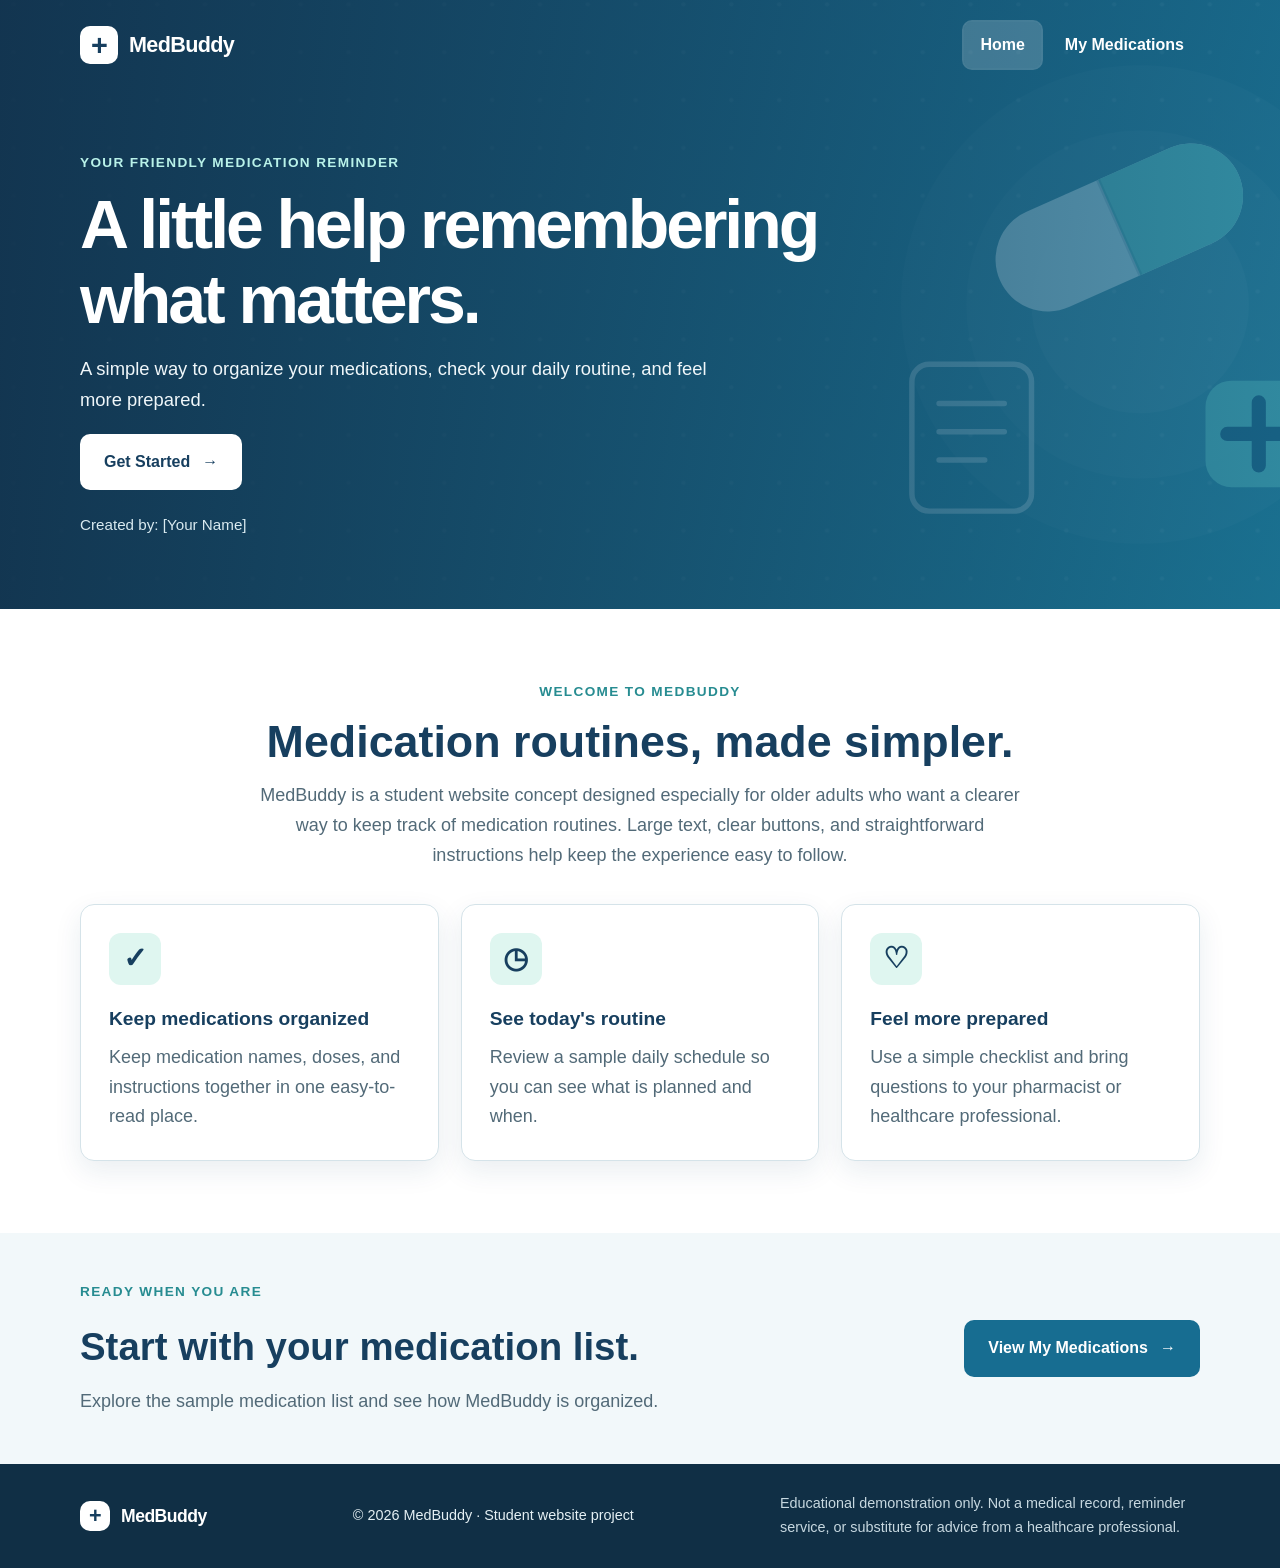
==== index.html @ 15dd0f54 "Add files via upload" ====
<!DOCTYPE html>
<html lang="en">
<head>
    <meta charset="UTF-8">
    <meta name="viewport" content="width=device-width, initial-scale=1.0">
    <meta name="description" content="MedBuddy is a simple medication reminder website concept designed with older adults in mind.">
    <title>MedBuddy | Home</title>
    <link rel="stylesheet" href="style.css">
</head>
<body>
    <header class="site-header home-banner">
        <nav class="navbar container" aria-label="Main navigation">
            <a class="brand" href="index.html" aria-label="MedBuddy home">
                <span class="brand-icon" aria-hidden="true">+</span>
                <span>MedBuddy</span>
            </a>
            <div class="nav-links">
                <a class="active" href="index.html" aria-current="page">Home</a>
                <a href="medications.html">My Medications</a>
            </div>
        </nav>
        <div class="hero-content container">
            <p class="eyebrow">YOUR FRIENDLY MEDICATION REMINDER</p>
            <h1>A little help remembering what matters.</h1>
            <p class="hero-copy">A simple way to organize your medications, check your daily routine, and feel more prepared.</p>
            <a class="button button-light" href="medications.html">Get Started <span aria-hidden="true">→</span></a>
            <p class="student-name">Created by: [Your Name]</p>
        </div>
    </header>

    <main>
        <section class="welcome-section container">
            <div class="section-title">
                <p class="eyebrow">WELCOME TO MEDBUDDY</p>
                <h2>Medication routines, made simpler.</h2>
                <p>MedBuddy is a student website concept designed especially for older adults who want a clearer way to keep track of medication routines. Large text, clear buttons, and straightforward instructions help keep the experience easy to follow.</p>
            </div>
            <div class="benefit-grid">
                <article class="benefit-card">
                    <div class="benefit-symbol" aria-hidden="true">✓</div>
                    <h3>Keep medications organized</h3>
                    <p>Keep medication names, doses, and instructions together in one easy-to-read place.</p>
                </article>
                <article class="benefit-card">
                    <div class="benefit-symbol" aria-hidden="true">◷</div>
                    <h3>See today's routine</h3>
                    <p>Review a sample daily schedule so you can see what is planned and when.</p>
                </article>
                <article class="benefit-card">
                    <div class="benefit-symbol" aria-hidden="true">♡</div>
                    <h3>Feel more prepared</h3>
                    <p>Use a simple checklist and bring questions to your pharmacist or healthcare professional.</p>
                </article>
            </div>
        </section>

        <section class="start-panel">
            <div class="container start-panel-inner">
                <div>
                    <p class="eyebrow">READY WHEN YOU ARE</p>
                    <h2>Start with your medication list.</h2>
                    <p>Explore the sample medication list and see how MedBuddy is organized.</p>
                </div>
                <a class="button button-primary" href="medications.html">View My Medications <span aria-hidden="true">→</span></a>
            </div>
        </section>
    </main>

    <footer class="site-footer">
        <div class="container footer-inner">
            <a class="brand footer-brand" href="index.html"><span class="brand-icon" aria-hidden="true">+</span><span>MedBuddy</span></a>
            <p>© 2026 MedBuddy · Student website project</p>
            <p class="disclaimer">Educational demonstration only. Not a medical record, reminder service, or substitute for advice from a healthcare professional.</p>
        </div>
    </footer>
</body>
</html>
---- style.css ----
:root {
    --navy: #173f5f;
    --blue: #176d91;
    --teal: #278c91;
    --mint: #dff6f0;
    --pale: #f2f8fa;
    --ink: #203746;
    --muted: #526a78;
    --border: #d5e3e9;
    --white: #ffffff;
    --shadow: 0 10px 28px rgba(23, 63, 95, 0.09);
}

* { box-sizing: border-box; }
html { scroll-behavior: smooth; }
body {
    margin: 0;
    color: var(--ink);
    background: var(--white);
    font-family: Arial, Helvetica, sans-serif;
    font-size: 18px;
    line-height: 1.65;
}
a { color: inherit; }
.container { width: min(1120px, calc(100% - 48px)); margin-inline: auto; }

.site-header, .page-header {
    color: var(--white);
    background-color: var(--navy);
    background-image: linear-gradient(90deg, rgba(18, 52, 79, .95), rgba(23, 109, 145, .72)), url("images/medbuddy-banner.svg");
    background-position: center;
    background-size: cover;
}
.home-banner { min-height: 510px; }
.navbar {
    display: flex;
    align-items: center;
    justify-content: space-between;
    gap: 24px;
    padding-block: 22px;
}
.brand {
    display: inline-flex;
    align-items: center;
    gap: 11px;
    color: var(--white);
    text-decoration: none;
    font-size: 1.35rem;
    font-weight: 800;
    letter-spacing: -.03em;
}
.brand-icon {
    display: inline-grid;
    place-items: center;
    width: 38px;
    height: 38px;
    border-radius: 10px;
    color: var(--navy);
    background: var(--white);
    font-size: 1.8rem;
    line-height: 1;
    font-weight: 700;
}
.nav-links { display: flex; flex-wrap: wrap; gap: 8px; }
.nav-links a {
    display: inline-block;
    padding: 10px 16px;
    border-radius: 8px;
    color: var(--white);
    text-decoration: none;
    font-size: 1rem;
    font-weight: 700;
}
.nav-links a:hover, .nav-links a.active {
    background: rgba(255, 255, 255, .18);
    outline: 2px solid rgba(255, 255, 255, .2);
}
.hero-content { padding-block: 62px 72px; }
.eyebrow {
    margin: 0 0 12px;
    color: var(--teal);
    font-size: .85rem;
    font-weight: 800;
    letter-spacing: .1em;
}
.site-header .eyebrow, .page-header .eyebrow { color: #b9f2e9; }
h1, h2, h3, p { margin-top: 0; }
h1 {
    max-width: 760px;
    margin-bottom: 18px;
    font-size: clamp(2.5rem, 5.6vw, 4.25rem);
    line-height: 1.1;
    letter-spacing: -.045em;
}
.hero-copy, .page-heading > p:last-child {
    max-width: 650px;
    color: #f0f7fa;
    font-size: 1.15rem;
}
.student-name { margin: 22px 0 0; color: #d9eaf0; font-size: .95rem; }
.button {
    display: inline-flex;
    min-height: 54px;
    align-items: center;
    justify-content: center;
    gap: 12px;
    padding: 13px 22px;
    border: 2px solid transparent;
    border-radius: 10px;
    font-size: 1rem;
    font-weight: 800;
    text-decoration: none;
    cursor: pointer;
}
.button:focus-visible, a:focus-visible { outline: 3px solid #f4bf4f; outline-offset: 3px; }
.button-light { color: var(--navy); background: var(--white); }
.button-primary { color: var(--white); background: var(--blue); }
.button:hover { filter: brightness(.96); transform: translateY(-1px); }

.welcome-section, .medication-section { padding-block: 72px; }
.section-title { max-width: 760px; margin: 0 auto 34px; text-align: center; }
.section-title h2 { margin-bottom: 12px; color: var(--navy); font-size: clamp(2rem, 4vw, 2.8rem); line-height: 1.2; }
.section-title p:last-child { margin-bottom: 0; color: var(--muted); }
.section-title-left { margin-left: 0; text-align: left; }
.benefit-grid { display: grid; grid-template-columns: repeat(3, minmax(0, 1fr)); gap: 22px; }
.benefit-card { padding: 28px; border: 1px solid var(--border); border-radius: 14px; background: var(--white); box-shadow: var(--shadow); }
.benefit-symbol {
    display: grid;
    place-items: center;
    width: 52px;
    height: 52px;
    margin-bottom: 18px;
    border-radius: 12px;
    color: var(--navy);
    background: var(--mint);
    font-size: 1.8rem;
    font-weight: 800;
}
.benefit-card h3, .feature-item h3 { margin-bottom: 8px; color: var(--navy); font-size: 1.2rem; }
.benefit-card p, .feature-item p { margin-bottom: 0; color: var(--muted); }
.start-panel { padding-block: 48px; background: var(--pale); }
.start-panel-inner { display: flex; align-items: center; justify-content: space-between; gap: 28px; }
.start-panel h2 { margin-bottom: 8px; color: var(--navy); font-size: clamp(1.8rem, 3vw, 2.4rem); }
.start-panel p:not(.eyebrow) { margin-bottom: 0; color: var(--muted); }

.page-heading { padding-block: 38px 58px; }
.page-heading h1 { font-size: clamp(2.4rem, 5vw, 3.8rem); margin-bottom: 10px; }
.page-heading > p:last-child { margin-bottom: 0; }
.medication-list { display: grid; gap: 14px; }
.medication-row {
    display: grid;
    grid-template-columns: 155px minmax(0, 1fr) auto;
    align-items: center;
    gap: 22px;
    padding: 22px 24px;
    border: 1px solid var(--border);
    border-radius: 14px;
    background: var(--white);
    box-shadow: var(--shadow);
}
.time-label { display: block; margin-bottom: 2px; color: var(--muted); font-size: .76rem; font-weight: 800; letter-spacing: .06em; }
.medication-time strong { color: var(--navy); font-size: 1.15rem; }
.medication-details h3 { margin-bottom: 2px; color: var(--navy); font-size: 1.25rem; }
.medication-details p { margin-bottom: 0; color: var(--muted); }
.status-pill { padding: 8px 12px; border-radius: 999px; color: #185b52; background: var(--mint); font-size: .9rem; font-weight: 800; white-space: nowrap; }
.button-row { display: flex; align-items: center; flex-wrap: wrap; gap: 18px; margin-top: 28px; }
.demo-note { color: var(--muted); font-size: .92rem; }
.features-section { padding-block: 68px; background: var(--pale); }
.feature-list { display: grid; grid-template-columns: repeat(3, minmax(0, 1fr)); gap: 20px; }
.feature-item { display: flex; align-items: flex-start; gap: 14px; padding: 22px; border-radius: 12px; background: var(--white); border: 1px solid var(--border); }
.feature-check { display: grid; flex: 0 0 34px; place-items: center; width: 34px; height: 34px; border-radius: 50%; color: var(--navy); background: var(--mint); font-weight: 900; }

.site-footer { padding-block: 28px; color: #e5f0f4; background: #102f45; font-size: .9rem; }
.footer-inner { display: flex; align-items: center; justify-content: space-between; flex-wrap: wrap; gap: 18px; }
.footer-brand { font-size: 1.1rem; }
.footer-brand .brand-icon { width: 30px; height: 30px; font-size: 1.35rem; }
.footer-inner p { margin: 0; }
.disclaimer { max-width: 420px; color: #c7d8e0; }

/* Responsive layout: stack cards and medication details on smaller screens. */
@media (max-width: 820px) {
    .benefit-grid, .feature-list { grid-template-columns: 1fr; }
    .start-panel-inner { align-items: flex-start; flex-direction: column; }
    .medication-row { grid-template-columns: 130px minmax(0, 1fr); }
    .status-pill { grid-column: 2; justify-self: start; }
    .footer-inner { align-items: flex-start; flex-direction: column; }
}
@media (max-width: 540px) {
    body { font-size: 17px; }
    .container { width: min(100% - 32px, 1120px); }
    .navbar { align-items: flex-start; flex-direction: column; gap: 14px; }
    .nav-links { width: 100%; }
    .nav-links a { padding: 9px 12px; }
    .hero-content { padding-block: 38px 52px; }
    .home-banner { min-height: 0; }
    .welcome-section, .medication-section { padding-block: 52px; }
    .benefit-card { padding: 22px; }
    .medication-row { grid-template-columns: 1fr; gap: 10px; padding: 20px; }
    .status-pill { grid-column: auto; }
    .button-row { align-items: flex-start; flex-direction: column; }
    .page-heading { padding-block: 28px 42px; }
}
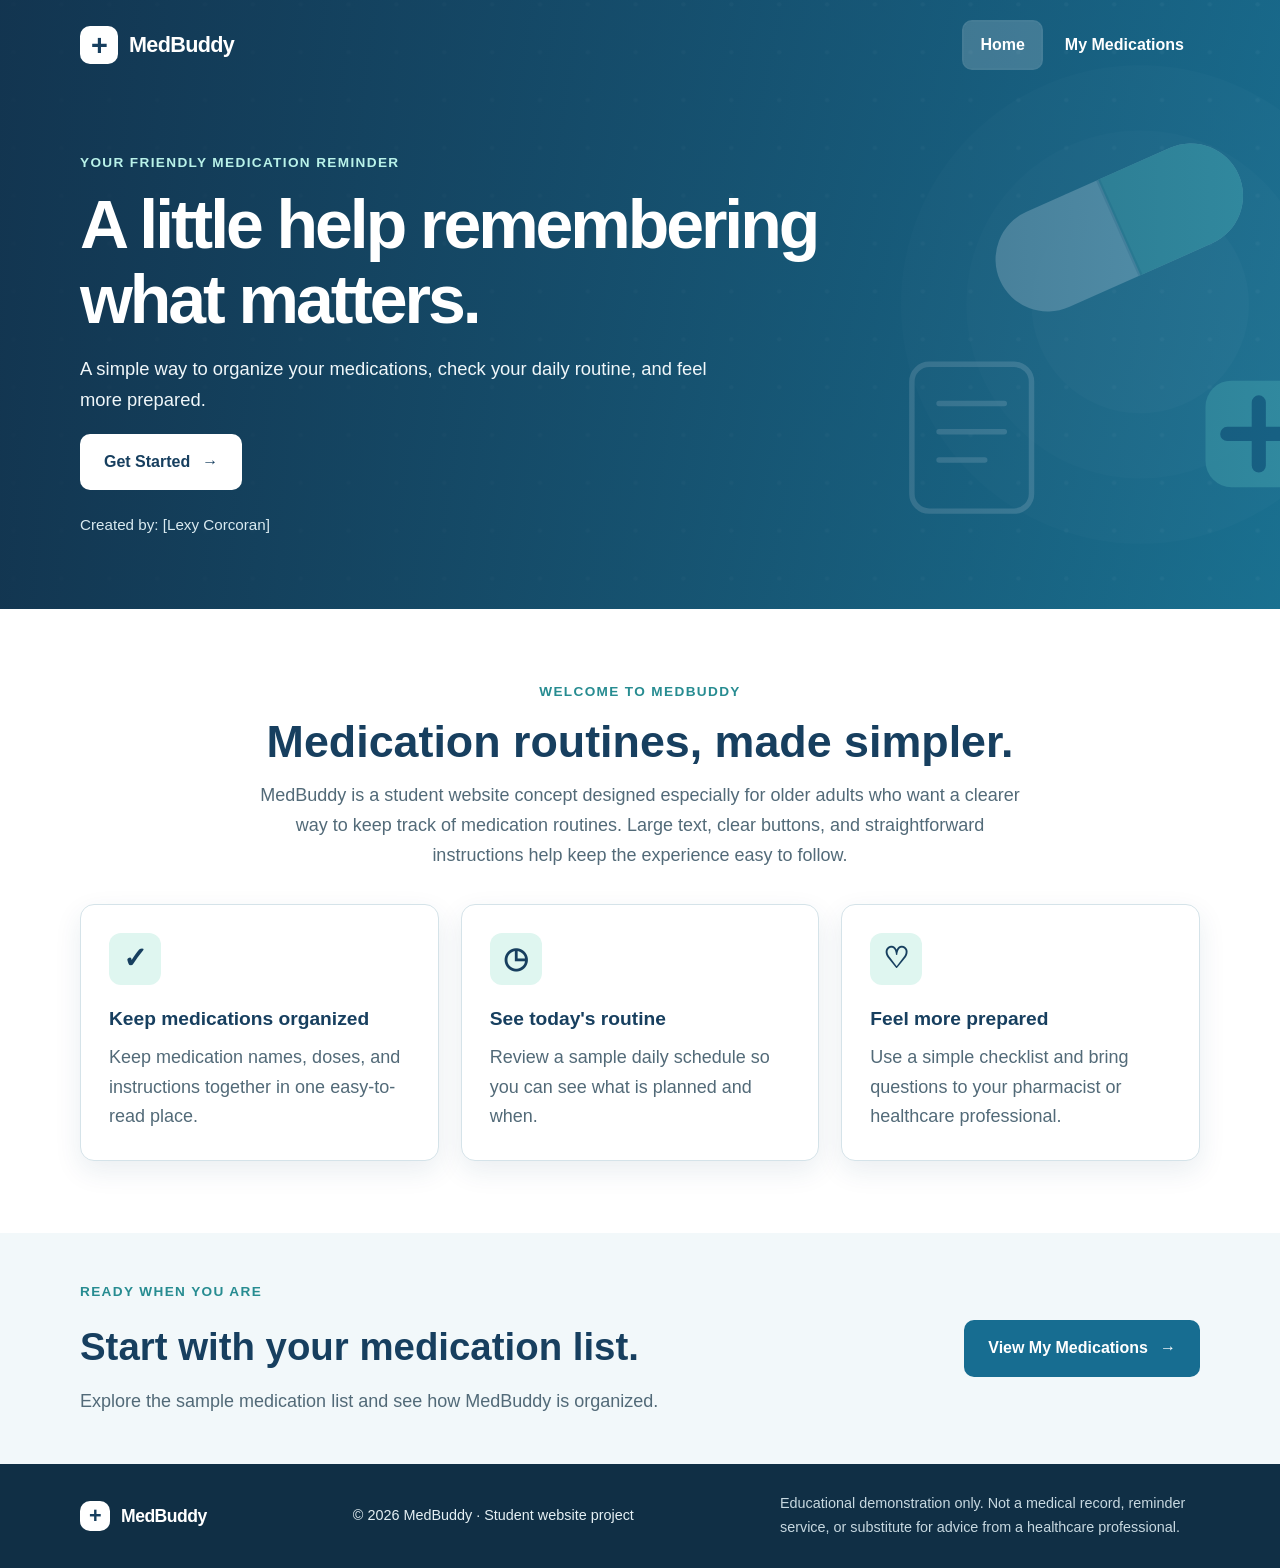
==== commit c1ebf60f: "Update creator name in index.html" ====
--- a/index.html
+++ b/index.html
@@ -24,7 +24,7 @@
             <h1>A little help remembering what matters.</h1>
             <p class="hero-copy">A simple way to organize your medications, check your daily routine, and feel more prepared.</p>
             <a class="button button-light" href="medications.html">Get Started <span aria-hidden="true">→</span></a>
-            <p class="student-name">Created by: [Your Name]</p>
+            <p class="student-name">Created by: [Lexy Corcoran]</p>
         </div>
     </header>
 
